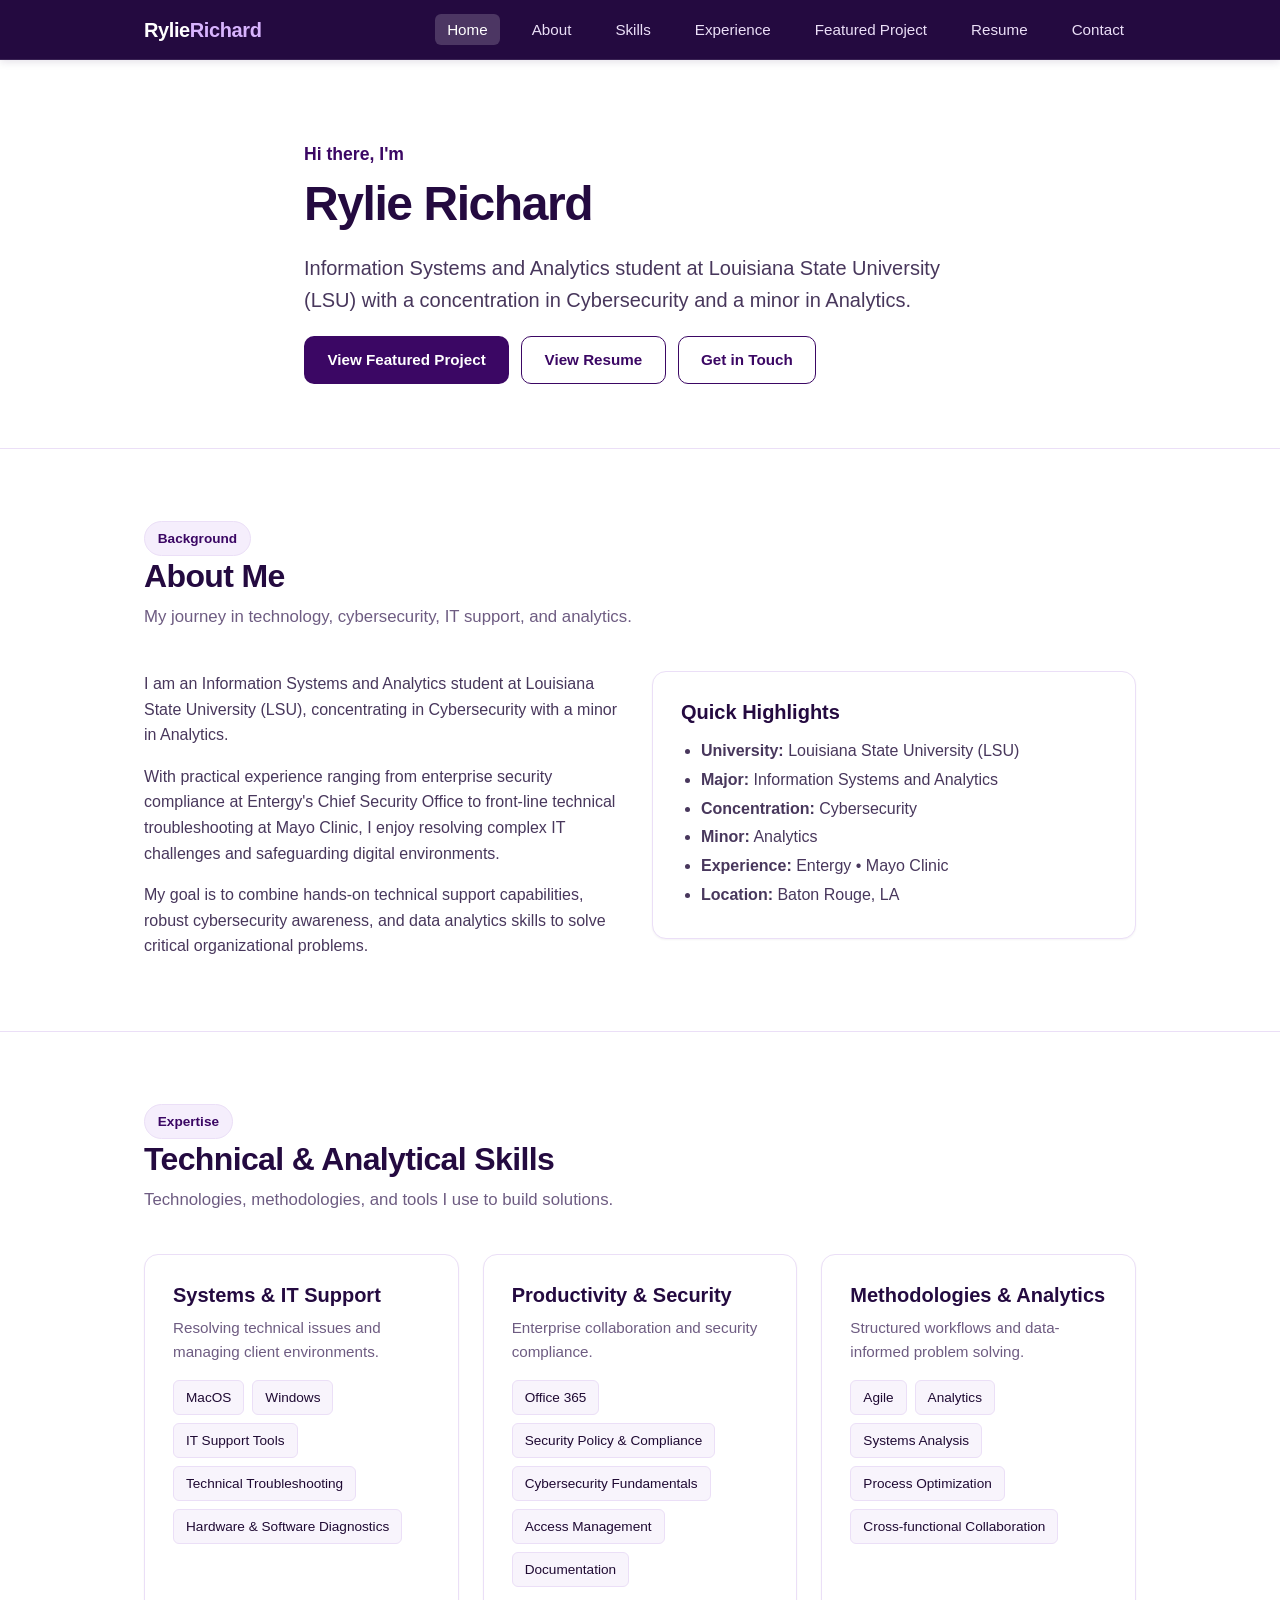
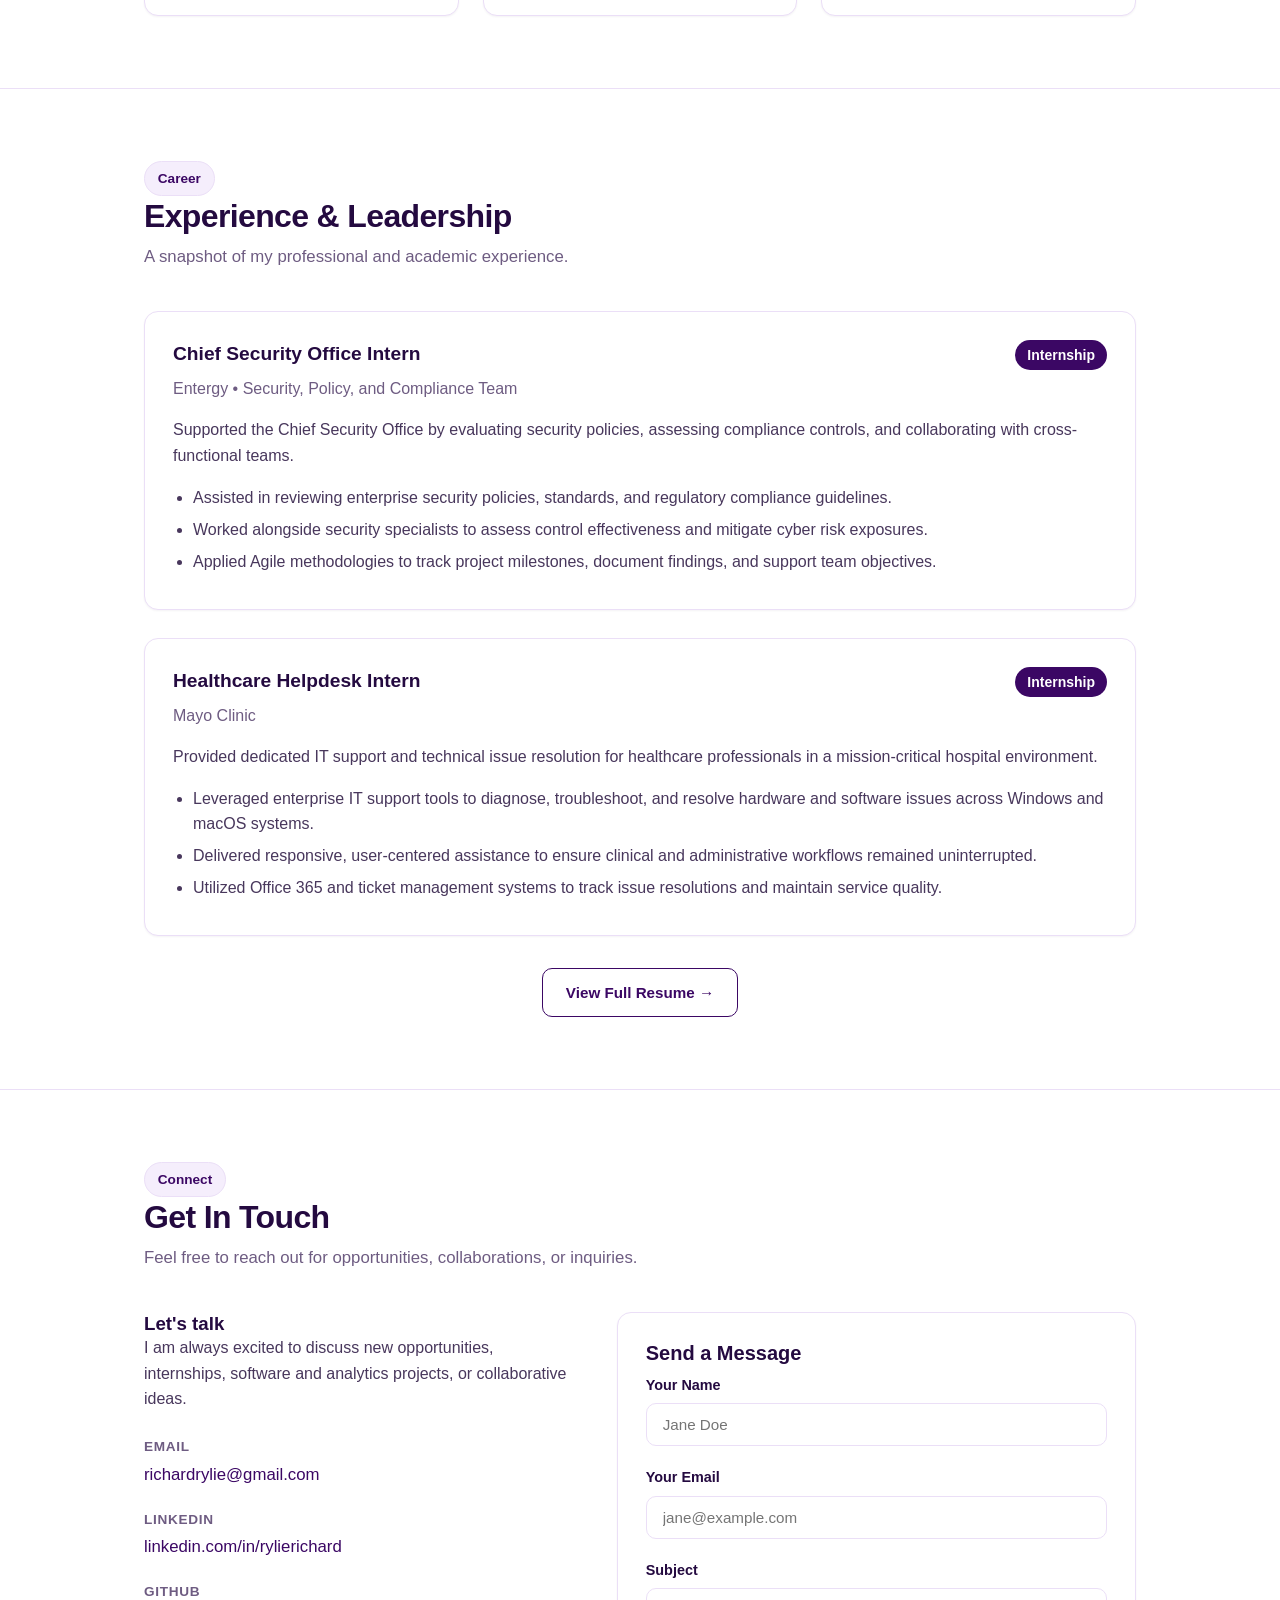
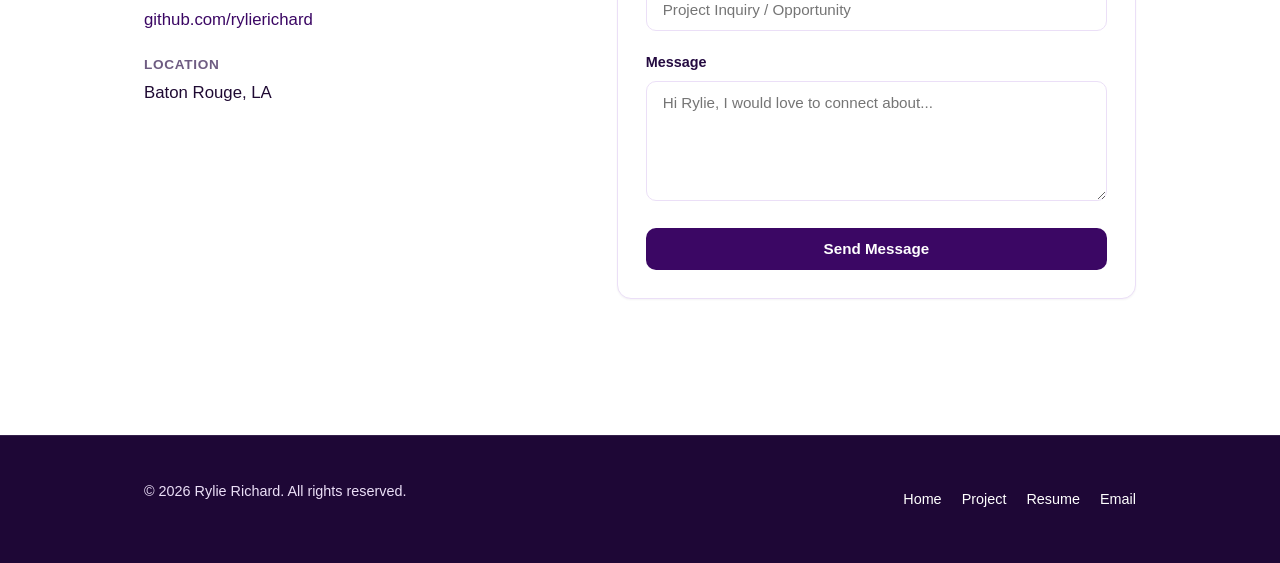
==== index.html @ 9286719c "Initial Website" ====
<!DOCTYPE html>
<html lang="en">
<head>
  <meta charset="UTF-8">
  <meta name="viewport" content="width=device-width, initial-scale=1.0">
  <title>Rylie Richard | Portfolio</title>
  <link rel="stylesheet" href="styles.css">
</head>
<body>

  <!-- Navigation -->
  <header class="navbar">
    <div class="container nav-content">
      <a href="index.html" class="nav-brand">Rylie<span>Richard</span></a>
      <button class="nav-toggle" aria-label="Toggle navigation" aria-expanded="false">
        <span class="nav-toggle-icon"></span>
      </button>
      <nav class="nav-menu">
        <ul class="nav-links">
          <li><a href="index.html" class="active">Home</a></li>
          <li><a href="#about">About</a></li>
          <li><a href="#skills">Skills</a></li>
          <li><a href="#experience">Experience</a></li>
          <li><a href="project.html">Featured Project</a></li>
          <li><a href="resume.html">Resume</a></li>
          <li><a href="#contact">Contact</a></li>
        </ul>
      </nav>
    </div>
  </header>

  <main>
    <!-- Hero Section -->
    <section class="hero">
      <div class="container hero-content">
        <p class="hero-greeting">Hi there, I'm</p>
        <h1 class="hero-title">Rylie Richard</h1>
        <p class="hero-lead">
          Information Systems and Analytics student at Louisiana State University (LSU) with a concentration in Cybersecurity and a minor in Analytics.
        </p>
        <div class="btn-group">
          <a href="project.html" class="btn btn-primary">View Featured Project</a>
          <a href="resume.html" class="btn btn-secondary">View Resume</a>
          <a href="#contact" class="btn btn-secondary">Get in Touch</a>
        </div>
      </div>
    </section>

    <!-- About Section -->
    <section id="about" class="section section-subtle">
      <div class="container">
        <div class="section-header">
          <span class="badge">Background</span>
          <h2 class="section-title">About Me</h2>
          <p class="section-description">My journey in technology, cybersecurity, IT support, and analytics.</p>
        </div>

        <div class="grid-2">
          <div>
            <p>
              I am an Information Systems and Analytics student at Louisiana State University (LSU), concentrating in Cybersecurity with a minor in Analytics.
            </p>
            <p>
              With practical experience ranging from enterprise security compliance at Entergy's Chief Security Office to front-line technical troubleshooting at Mayo Clinic, I enjoy resolving complex IT challenges and safeguarding digital environments.
            </p>
            <p>
              My goal is to combine hands-on technical support capabilities, robust cybersecurity awareness, and data analytics skills to solve critical organizational problems.
            </p>
          </div>
          <div>
            <div class="card">
              <h3 class="card-title">Quick Highlights</h3>
              <ul style="line-height: 1.8; margin-top: 0.75rem;">
                <li><strong>University:</strong> Louisiana State University (LSU)</li>
                <li><strong>Major:</strong> Information Systems and Analytics</li>
                <li><strong>Concentration:</strong> Cybersecurity</li>
                <li><strong>Minor:</strong> Analytics</li>
                <li><strong>Experience:</strong> Entergy &bull; Mayo Clinic</li>
                <li><strong>Location:</strong> Baton Rouge, LA</li>
              </ul>
            </div>
          </div>
        </div>
      </div>
    </section>

    <!-- Skills Section -->
    <section id="skills" class="section">
      <div class="container">
        <div class="section-header">
          <span class="badge">Expertise</span>
          <h2 class="section-title">Technical & Analytical Skills</h2>
          <p class="section-description">Technologies, methodologies, and tools I use to build solutions.</p>
        </div>

        <div class="grid-3">
          <div class="card">
            <h3 class="card-title">Systems & IT Support</h3>
            <p class="card-subtitle">Resolving technical issues and managing client environments.</p>
            <div class="skill-tags">
              <span class="skill-tag">MacOS</span>
              <span class="skill-tag">Windows</span>
              <span class="skill-tag">IT Support Tools</span>
              <span class="skill-tag">Technical Troubleshooting</span>
              <span class="skill-tag">Hardware & Software Diagnostics</span>
            </div>
          </div>

          <div class="card">
            <h3 class="card-title">Productivity & Security</h3>
            <p class="card-subtitle">Enterprise collaboration and security compliance.</p>
            <div class="skill-tags">
              <span class="skill-tag">Office 365</span>
              <span class="skill-tag">Security Policy & Compliance</span>
              <span class="skill-tag">Cybersecurity Fundamentals</span>
              <span class="skill-tag">Access Management</span>
              <span class="skill-tag">Documentation</span>
            </div>
          </div>

          <div class="card">
            <h3 class="card-title">Methodologies & Analytics</h3>
            <p class="card-subtitle">Structured workflows and data-informed problem solving.</p>
            <div class="skill-tags">
              <span class="skill-tag">Agile</span>
              <span class="skill-tag">Analytics</span>
              <span class="skill-tag">Systems Analysis</span>
              <span class="skill-tag">Process Optimization</span>
              <span class="skill-tag">Cross-functional Collaboration</span>
            </div>
          </div>
        </div>
      </div>
    </section>

    <!-- Experience Section -->
    <section id="experience" class="section section-subtle">
      <div class="container">
        <div class="section-header">
          <span class="badge">Career</span>
          <h2 class="section-title">Experience & Leadership</h2>
          <p class="section-description">A snapshot of my professional and academic experience.</p>
        </div>

        <div class="timeline">
          <div class="timeline-item">
            <div class="timeline-item-header">
              <h3 class="timeline-role">Chief Security Office Intern</h3>
              <span class="timeline-date">Internship</span>
            </div>
            <div class="timeline-company">Entergy &bull; Security, Policy, and Compliance Team</div>
            <div class="timeline-body">
              <p>Supported the Chief Security Office by evaluating security policies, assessing compliance controls, and collaborating with cross-functional teams.</p>
              <ul>
                <li>Assisted in reviewing enterprise security policies, standards, and regulatory compliance guidelines.</li>
                <li>Worked alongside security specialists to assess control effectiveness and mitigate cyber risk exposures.</li>
                <li>Applied Agile methodologies to track project milestones, document findings, and support team objectives.</li>
              </ul>
            </div>
          </div>

          <div class="timeline-item">
            <div class="timeline-item-header">
              <h3 class="timeline-role">Healthcare Helpdesk Intern</h3>
              <span class="timeline-date">Internship</span>
            </div>
            <div class="timeline-company">Mayo Clinic</div>
            <div class="timeline-body">
              <p>Provided dedicated IT support and technical issue resolution for healthcare professionals in a mission-critical hospital environment.</p>
              <ul>
                <li>Leveraged enterprise IT support tools to diagnose, troubleshoot, and resolve hardware and software issues across Windows and macOS systems.</li>
                <li>Delivered responsive, user-centered assistance to ensure clinical and administrative workflows remained uninterrupted.</li>
                <li>Utilized Office 365 and ticket management systems to track issue resolutions and maintain service quality.</li>
              </ul>
            </div>
          </div>
        </div>

        <div style="margin-top: 2rem; text-align: center;">
          <a href="resume.html" class="btn btn-secondary">View Full Resume &rarr;</a>
        </div>
      </div>
    </section>

    <!-- Contact Section -->
    <section id="contact" class="section">
      <div class="container">
        <div class="section-header">
          <span class="badge">Connect</span>
          <h2 class="section-title">Get In Touch</h2>
          <p class="section-description">Feel free to reach out for opportunities, collaborations, or inquiries.</p>
        </div>

        <div class="contact-grid">
          <div>
            <h3>Let's talk</h3>
            <p>
              I am always excited to discuss new opportunities, internships, software and analytics projects, or collaborative ideas.
            </p>

            <div class="contact-info-list">
              <div class="contact-info-item">
                <span class="contact-label">Email</span>
                <a href="mailto:richardrylie@gmail.com" class="contact-value">richardrylie@gmail.com</a>
              </div>
              <div class="contact-info-item">
                <span class="contact-label">LinkedIn</span>
                <a href="https://linkedin.com" target="_blank" rel="noopener noreferrer" class="contact-value">linkedin.com/in/rylierichard</a>
              </div>
              <div class="contact-info-item">
                <span class="contact-label">GitHub</span>
                <a href="https://github.com" target="_blank" rel="noopener noreferrer" class="contact-value">github.com/rylierichard</a>
              </div>
              <div class="contact-info-item">
                <span class="contact-label">Location</span>
                <span class="contact-value">Baton Rouge, LA</span>
              </div>
            </div>
          </div>

          <div class="card">
            <h3 class="card-title">Send a Message</h3>
            <form action="#" method="POST" onsubmit="event.preventDefault(); alert('Thank you for reaching out! This demo form is working.');">
              <div class="form-group">
                <label for="name" class="form-label">Your Name</label>
                <input type="text" id="name" name="name" class="form-control" placeholder="Jane Doe" required>
              </div>
              <div class="form-group">
                <label for="email" class="form-label">Your Email</label>
                <input type="email" id="email" name="email" class="form-control" placeholder="jane@example.com" required>
              </div>
              <div class="form-group">
                <label for="subject" class="form-label">Subject</label>
                <input type="text" id="subject" name="subject" class="form-control" placeholder="Project Inquiry / Opportunity" required>
              </div>
              <div class="form-group">
                <label for="message" class="form-label">Message</label>
                <textarea id="message" name="message" class="form-control" placeholder="Hi Rylie, I would love to connect about..." required></textarea>
              </div>
              <button type="submit" class="btn btn-primary" style="width: 100%;">Send Message</button>
            </form>
          </div>
        </div>
      </div>
    </section>
  </main>

  <!-- Footer -->
  <footer class="footer">
    <div class="container footer-content">
      <p>&copy; 2026 Rylie Richard. All rights reserved.</p>
      <ul class="footer-nav">
        <li><a href="index.html">Home</a></li>
        <li><a href="project.html">Project</a></li>
        <li><a href="resume.html">Resume</a></li>
        <li><a href="mailto:richardrylie@gmail.com">Email</a></li>
      </ul>
    </div>
  </footer>

  <!-- Mobile Navigation Script -->
  <script src="script.js"></script>
</body>
</html>
---- styles.css ----
/* ==========================================================================
   Shared Stylesheet - Rylie Richard Portfolio
   Used across index.html, resume.html, and project.html
   ========================================================================== */

:root {
  --primary-color: #2563eb;
  --primary-hover: #1d4ed8;
  --primary-light: #eff6ff;
  --secondary-color: #0f172a;
  --accent-color: #0d9488;
  --accent-light: #f0fdfa;
  --primary-color: #3b0764;       /* Deep rich dark purple */
  --primary-hover: #240540;       /* Extra dark purple */
  --primary-light: #f5eefc;       /* Soft lilac / light purple tint */
  --secondary-color: #240a40;     /* Deepest dark purple for headings */
  --accent-color: #581c87;        /* Supporting dark purple */
  --accent-light: #faf5ff;        /* Ultra light purple surface */

  --bg-body: #f8fafc;
  --bg-surface: #ffffff;
  --bg-subtle: #f1f5f9;
  --bg-body: #ffffff;             /* Crisp clean white */
  --bg-surface: #ffffff;          /* Pure white */
  --bg-subtle: #f8f4fc;           /* Subtle soft lilac white */

  --text-primary: #0f172a;
  --text-secondary: #475569;
  --text-muted: #64748b;
  --text-light: #f8fafc;
  --text-primary: #1f0a33;        /* Dark purple near-black for readable contrast */
  --text-secondary: #48375c;      /* Muted purple-slate */
  --text-muted: #6e5c82;          /* Light purple-slate */
  --text-light: #ffffff;          /* Pure white text */

  --border-color: #e2e8f0;
  --border-hover: #cbd5e1;
  --border-color: #ebdff7;        /* Soft purple-tinted border */
  --border-hover: #c49ded;        /* Medium purple border on hover */

  --nav-bg: #240a40;              /* Dark purple navigation */
  --footer-bg: #1e0736;           /* Dark purple footer */

  --font-sans: -apple-system, BlinkMacSystemFont, "Segoe UI", Roboto, Helvetica, Arial, sans-serif;
  --font-mono: ui-monospace, SFMono-Regular, Menlo, Monaco, Consolas, monospace;

  --shadow-sm: 0 1px 2px 0 rgba(0, 0, 0, 0.05);
  --shadow-md: 0 4px 6px -1px rgba(0, 0, 0, 0.08), 0 2px 4px -2px rgba(0, 0, 0, 0.04);
  --shadow-lg: 0 10px 15px -3px rgba(0, 0, 0, 0.08), 0 4px 6px -4px rgba(0, 0, 0, 0.03);
  --shadow-sm: 0 1px 2px 0 rgba(36, 10, 64, 0.05);
  --shadow-md: 0 4px 6px -1px rgba(36, 10, 64, 0.08), 0 2px 4px -2px rgba(36, 10, 64, 0.04);
  --shadow-lg: 0 10px 15px -3px rgba(36, 10, 64, 0.1), 0 4px 6px -4px rgba(36, 10, 64, 0.05);

  --radius-sm: 6px;
  --radius-md: 10px;
  --radius-lg: 14px;
  --radius-full: 9999px;

  --max-width: 1040px;
  --transition: all 0.2s ease-in-out;
}

/* Base Reset & Typography */
* {
  box-sizing: border-box;
  margin: 0;
  padding: 0;
}

html {
  scroll-behavior: smooth;
  overflow-x: hidden;
}

body {
  font-family: var(--font-sans);
  background-color: var(--bg-body);
  color: var(--text-primary);
  line-height: 1.6;
  font-size: 16px;
  display: flex;
  flex-direction: column;
  min-height: 100vh;
  overflow-x: hidden;
  width: 100%;
}

img, svg, video {
  max-width: 100%;
  height: auto;
}

a {
  color: var(--primary-color);
  text-decoration: none;
  transition: var(--transition);
}

a:hover {
  color: var(--primary-hover);
}

h1, h2, h3, h4, h5, h6 {
  color: var(--secondary-color);
  font-weight: 700;
  line-height: 1.25;
}

p {
  color: var(--text-secondary);
  margin-bottom: 1rem;
}

p:last-child {
  margin-bottom: 0;
}

ul {
  list-style: disc;
  padding-left: 1.25rem;
  color: var(--text-secondary);
}

/* Layout Containers */
.container {
  width: 100%;
  max-width: var(--max-width);
  margin-left: auto;
  margin-right: auto;
  padding-left: 1.5rem;
  padding-right: 1.5rem;
}

main {
  flex: 1 0 auto;
}

/* Navigation Bar */
.navbar {
  position: sticky;
  top: 0;
  z-index: 100;
  background-color: rgba(255, 255, 255, 0.95);
  background-color: var(--nav-bg);
  backdrop-filter: blur(8px);
  border-bottom: 1px solid var(--border-color);
  border-bottom: 1px solid rgba(255, 255, 255, 0.1);
  padding: 1rem 0;
  padding: 0.85rem 0;
  box-shadow: 0 2px 8px rgba(36, 10, 64, 0.12);
}

.navbar .nav-content {
  display: flex;
  align-items: center;
  justify-content: space-between;
  position: relative;
}

.nav-brand {
  font-size: 1.25rem;
  font-weight: 700;
  color: var(--secondary-color);
  color: #ffffff;
  letter-spacing: -0.02em;
  display: flex;
  align-items: center;
}

.nav-brand span {
  color: var(--primary-color);
  color: #d8b4fe;
}

/* Mobile Nav Toggle Button */
.nav-toggle {
  display: none;
  background: transparent;
  border: 1px solid rgba(255, 255, 255, 0.25);
  border-radius: var(--radius-sm);
  padding: 0.5rem 0.65rem;
  cursor: pointer;
  color: #ffffff;
  align-items: center;
  justify-content: center;
  transition: var(--transition);
  outline: none;
}

.nav-toggle:hover {
  background: rgba(255, 255, 255, 0.12);
}

.nav-toggle:focus-visible {
  box-shadow: 0 0 0 2px #d8b4fe;
}

.nav-toggle-icon {
  display: block;
  width: 20px;
  height: 2px;
  background-color: #ffffff;
  position: relative;
  transition: var(--transition);
}

.nav-toggle-icon::before,
.nav-toggle-icon::after {
  content: '';
  position: absolute;
  width: 20px;
  height: 2px;
  background-color: #ffffff;
  left: 0;
  transition: var(--transition);
}

.nav-toggle-icon::before {
  top: -6px;
}

.nav-toggle-icon::after {
  bottom: -6px;
}

.nav-toggle[aria-expanded="true"] .nav-toggle-icon {
  background-color: transparent;
}

.nav-toggle[aria-expanded="true"] .nav-toggle-icon::before {
  transform: rotate(45deg);
  top: 0;
}

.nav-toggle[aria-expanded="true"] .nav-toggle-icon::after {
  transform: rotate(-45deg);
  bottom: 0;
}

.nav-menu {
  display: flex;
  align-items: center;
}

.nav-links {
  display: flex;
  gap: 1.5rem;
  gap: 1.25rem;
  list-style: none;
  padding: 0;
  margin: 0;
  align-items: center;
}

.nav-links a {
  color: var(--text-secondary);
  color: #ebdff7;
  font-weight: 500;
  font-size: 0.95rem;
  padding: 0.4rem 0.6rem;
  padding: 0.45rem 0.75rem;
  border-radius: var(--radius-sm);
  transition: var(--transition);
}

.nav-links a:hover,
.nav-links a.active {
  color: var(--primary-color);
  background-color: var(--primary-light);
  color: #ffffff;
  background-color: rgba(255, 255, 255, 0.18);
}

/* Buttons */
.btn-group {
  display: flex;
  gap: 0.75rem;
  flex-wrap: wrap;
  margin-top: 1.25rem;
}

.btn {
  display: inline-flex;
  align-items: center;
  justify-content: center;
  font-weight: 600;
  font-size: 0.95rem;
  padding: 0.7rem 1.4rem;
  border-radius: var(--radius-md);
  cursor: pointer;
  transition: var(--transition);
  border: 1px solid transparent;
  text-decoration: none;
}

.btn-primary {
  background-color: var(--primary-color);
  color: #ffffff;
}

.btn-primary:hover {
  background-color: var(--primary-hover);
  color: #ffffff;
  transform: translateY(-1px);
  box-shadow: var(--shadow-md);
}

.btn-secondary {
  background-color: var(--bg-surface);
  color: var(--secondary-color);
  border-color: var(--border-color);
  color: var(--primary-color);
  border: 1.5px solid var(--primary-color);
}

.btn-secondary:hover {
  background-color: var(--bg-subtle);
  border-color: var(--border-hover);
  color: var(--secondary-color);
  background-color: var(--primary-light);
  border-color: var(--primary-hover);
  color: var(--primary-hover);
  transform: translateY(-1px);
}

/* Sections */
.section {
  padding: 4.5rem 0;
}

.section-subtle {
  background-color: var(--bg-surface);
  border-top: 1px solid var(--border-color);
  border-bottom: 1px solid var(--border-color);
}

.section-header {
  margin-bottom: 2.5rem;
  text-align: left;
}

.section-header.centered {
  text-align: center;
}

.section-title {
  font-size: 2rem;
  letter-spacing: -0.02em;
  margin-bottom: 0.5rem;
}

.section-description {
  color: var(--text-muted);
  font-size: 1.05rem;
}

/* Hero Section */
.hero {
  padding: 5rem 0 4rem;
}

.hero-content {
  max-width: 720px;
}

.hero-greeting {
  font-size: 1.1rem;
  color: var(--primary-color);
  font-weight: 600;
  margin-bottom: 0.5rem;
}

.hero-title {
  font-size: 3rem;
  line-height: 1.15;
  letter-spacing: -0.03em;
  margin-bottom: 1.25rem;
}

.hero-lead {
  font-size: 1.25rem;
  color: var(--text-secondary);
  line-height: 1.6;
}

/* Badges & Tags */
.badge {
  display: inline-block;
  padding: 0.35rem 0.8rem;
  border-radius: var(--radius-full);
  font-size: 0.85rem;
  font-weight: 600;
  background-color: var(--primary-light);
  color: var(--primary-color);
  border: 1px solid rgba(37, 99, 235, 0.15);
  border: 1px solid var(--border-color);
}

.badge-accent {
  background-color: var(--accent-light);
  color: var(--accent-color);
  border: 1px solid rgba(13, 148, 136, 0.15);
  background-color: var(--secondary-color);
  color: #ffffff;
  border: 1px solid var(--secondary-color);
}

.skill-tags {
  display: flex;
  flex-wrap: wrap;
  gap: 0.5rem;
  margin-top: 0.75rem;
}

.skill-tag {
  background-color: var(--bg-subtle);
  color: var(--text-primary);
  padding: 0.35rem 0.75rem;
  border-radius: var(--radius-sm);
  font-size: 0.85rem;
  font-weight: 500;
  border: 1px solid var(--border-color);
}

/* Cards & Grid Layouts */
.grid-2 {
  display: grid;
  grid-template-columns: repeat(2, 1fr);
  gap: 1.5rem;
}

.grid-3 {
  display: grid;
  grid-template-columns: repeat(3, 1fr);
  gap: 1.5rem;
}

.card {
  background-color: var(--bg-surface);
  border: 1px solid var(--border-color);
  border-radius: var(--radius-lg);
  padding: 1.75rem;
  box-shadow: var(--shadow-sm);
  transition: var(--transition);
}

.card:hover {
  transform: translateY(-2px);
  box-shadow: var(--shadow-md);
  border-color: var(--border-hover);
}

.card-title {
  font-size: 1.25rem;
  margin-bottom: 0.5rem;
}

.card-subtitle {
  font-size: 0.95rem;
  color: var(--text-muted);
  margin-bottom: 1rem;
}

/* Timeline Components */
.timeline {
  display: flex;
  flex-direction: column;
  gap: 1.75rem;
  position: relative;
}

.timeline-item {
  position: relative;
  background-color: var(--bg-surface);
  border: 1px solid var(--border-color);
  border-radius: var(--radius-lg);
  padding: 1.75rem;
  box-shadow: var(--shadow-sm);
}

.timeline-item-header {
  display: flex;
  justify-content: space-between;
  align-items: baseline;
  flex-wrap: wrap;
  gap: 0.5rem;
  margin-bottom: 0.35rem;
}

.timeline-role {
  font-size: 1.2rem;
  font-weight: 700;
  color: var(--secondary-color);
}

.timeline-date {
  font-size: 0.875rem;
  font-weight: 600;
  color: var(--primary-color);
  background-color: var(--primary-light);
  padding: 0.2rem 0.6rem;
  color: #ffffff;
  background-color: var(--primary-color);
  padding: 0.25rem 0.75rem;
  border-radius: var(--radius-full);
}

.timeline-company {
  font-size: 1rem;
  color: var(--text-muted);
  margin-bottom: 1rem;
  font-weight: 500;
}

.timeline-body ul {
  margin-top: 0.5rem;
}

.timeline-body li {
  margin-bottom: 0.4rem;
}

/* Contact Section & Form */
.contact-grid {
  display: grid;
  grid-template-columns: 1fr 1.2fr;
  gap: 2.5rem;
  align-items: start;
}

.contact-info-list {
  display: flex;
  flex-direction: column;
  gap: 1.25rem;
  margin-top: 1.5rem;
}

.contact-info-item {
  display: flex;
  flex-direction: column;
}

.contact-label {
  font-size: 0.85rem;
  text-transform: uppercase;
  letter-spacing: 0.05em;
  color: var(--text-muted);
  font-weight: 600;
  margin-bottom: 0.25rem;
}

.contact-value {
  font-size: 1.05rem;
  font-weight: 500;
}

.form-group {
  margin-bottom: 1.25rem;
}

.form-label {
  display: block;
  font-weight: 600;
  font-size: 0.9rem;
  color: var(--secondary-color);
  margin-bottom: 0.4rem;
}

.form-control {
  width: 100%;
  padding: 0.75rem 1rem;
  font-family: inherit;
  font-size: 0.95rem;
  border: 1px solid var(--border-color);
  border-radius: var(--radius-md);
  background-color: var(--bg-surface);
  color: var(--text-primary);
  transition: var(--transition);
}

.form-control:focus {
  outline: none;
  border-color: var(--primary-color);
  box-shadow: 0 0 0 3px rgba(37, 99, 235, 0.15);
  box-shadow: 0 0 0 3px rgba(59, 7, 100, 0.15);
}

textarea.form-control {
  min-height: 120px;
  resize: vertical;
}

/* Resume Specific Layout */
.resume-paper {
  background-color: var(--bg-surface);
  border: 1px solid var(--border-color);
  border-radius: var(--radius-lg);
  padding: 3rem;
  box-shadow: var(--shadow-sm);
  margin: 2rem 0;
}

.resume-header {
  border-bottom: 2px solid var(--border-color);
  padding-bottom: 1.75rem;
  margin-bottom: 2rem;
  display: flex;
  justify-content: space-between;
  align-items: flex-start;
  flex-wrap: wrap;
  gap: 1.5rem;
}

.resume-name {
  font-size: 2.25rem;
  letter-spacing: -0.02em;
}

.resume-subheading {
  font-size: 1.15rem;
  color: var(--primary-color);
  font-weight: 600;
  margin-top: 0.25rem;
}

.resume-contact-inline {
  display: flex;
  flex-wrap: wrap;
  gap: 1rem;
  margin-top: 0.5rem;
  font-size: 0.9rem;
  color: var(--text-muted);
}

.resume-block {
  margin-bottom: 2.5rem;
}

.resume-block-title {
  font-size: 1.3rem;
  text-transform: uppercase;
  letter-spacing: 0.05em;
  color: var(--secondary-color);
  border-bottom: 1px solid var(--border-color);
  padding-bottom: 0.4rem;
  margin-bottom: 1.25rem;
}

.resume-entry {
  margin-bottom: 1.5rem;
}

.resume-entry:last-child {
  margin-bottom: 0;
}

.resume-entry-header {
  display: flex;
  justify-content: space-between;
  align-items: baseline;
  flex-wrap: wrap;
  gap: 0.5rem;
}

.resume-entry-title {
  font-size: 1.1rem;
  font-weight: 700;
  color: var(--secondary-color);
}

.resume-entry-date {
  font-size: 0.85rem;
  font-weight: 600;
  color: var(--text-muted);
}

.resume-entry-subtitle {
  font-size: 0.95rem;
  color: var(--primary-color);
  font-weight: 500;
  margin-bottom: 0.5rem;
}

/* Project Detail Specific Layout */
.project-header-box {
  background-color: var(--bg-surface);
  border: 1px solid var(--border-color);
  border-radius: var(--radius-lg);
  padding: 2.5rem;
  margin: 2.5rem 0;
}

.project-kicker {
  display: flex;
  align-items: center;
  gap: 0.75rem;
  margin-bottom: 0.75rem;
}

.project-main-title {
  font-size: 2.5rem;
  letter-spacing: -0.02em;
  margin-bottom: 1rem;
}

.project-summary {
  font-size: 1.2rem;
  color: var(--text-secondary);
  line-height: 1.6;
}

.project-meta-grid {
  display: grid;
  grid-template-columns: repeat(4, 1fr);
  gap: 1.5rem;
  padding: 1.5rem;
  background-color: var(--bg-subtle);
  border-radius: var(--radius-md);
  margin-top: 2rem;
}

.project-meta-item h4 {
  font-size: 0.8rem;
  text-transform: uppercase;
  letter-spacing: 0.05em;
  color: var(--text-muted);
  margin-bottom: 0.35rem;
}

.project-meta-item p {
  font-weight: 600;
  font-size: 0.95rem;
  color: var(--secondary-color);
  margin: 0;
}

.project-section-block {
  margin-bottom: 3rem;
}

.feature-box {
  background-color: var(--bg-surface);
  border: 1px solid var(--border-color);
  border-radius: var(--radius-md);
  padding: 1.5rem;
}

/* Footer */
.footer {
  border-top: 1px solid var(--border-color);
  background-color: var(--bg-surface);
  padding: 2.5rem 0;
  border-top: 1px solid rgba(255, 255, 255, 0.08);
  border-top: 1px solid rgba(255, 255, 255, 0.1);
  background-color: var(--footer-bg);
  padding: 2.75rem 0;
  margin-top: 4rem;
  color: var(--text-muted);
  color: #d8b4fe;
  font-size: 0.9rem;
}

.footer p {
  color: #ebdff7;
}

.footer .footer-content {
  display: flex;
  justify-content: space-between;
  align-items: center;
  flex-wrap: wrap;
  gap: 1rem;
}

.footer-nav {
  display: flex;
  gap: 1.25rem;
  list-style: none;
  padding: 0;
  margin: 0;
}

.footer-nav a {
  color: var(--text-secondary);
  color: #ffffff;
  transition: var(--transition);
}

.footer-nav a:hover {
  color: var(--primary-color);
  color: #d8b4fe;
}

/* Responsive adjustments */
/* ==========================================================================
   Responsive Mobile Adjustments (Phones & Tablets)
   ========================================================================== */

@media (max-width: 768px) {
  /* Navigation Bar Mobile Layout */
  .nav-toggle {
    display: flex;
  }

  .nav-menu {
    display: none;
    width: 100%;
    padding-top: 0.75rem;
    margin-top: 0.75rem;
    border-top: 1px solid rgba(255, 255, 255, 0.12);
  }

  .nav-menu.is-open {
    display: block;
    animation: fadeInMenu 0.2s ease-in-out;
  }

  .nav-links {
    flex-direction: column;
    align-items: stretch;
    gap: 0.35rem;
    width: 100%;
  }

  .nav-links a {
    display: block;
    width: 100%;
    padding: 0.7rem 1rem;
    font-size: 1rem;
    border-radius: var(--radius-sm);
  }

  /* General Mobile Spacing & Typography */
  .container {
    padding-left: 1.15rem;
    padding-right: 1.15rem;
  }

  .section {
    padding: 2.75rem 0;
  }

  .section-header {
    margin-bottom: 1.5rem;
  }

  .section-title {
    font-size: 1.65rem;
    line-height: 1.25;
  }

  .section-description {
    font-size: 0.95rem;
  }

  /* Hero Section */
  .hero {
    padding: 2.75rem 0 2rem;
  }

  .hero-greeting {
    font-size: 0.95rem;
  }

  .hero-title {
    font-size: 2.25rem;
    font-size: clamp(2rem, 8vw, 2.5rem);
    line-height: 1.2;
    margin-bottom: 0.9rem;
    word-break: break-word;
  }

  .hero-lead {
    font-size: 1.05rem;
    line-height: 1.55;
    margin-bottom: 1.25rem;
  }

  .btn-group {
    flex-direction: column;
    width: 100%;
    gap: 0.65rem;
  }

  .btn-group .btn {
    width: 100%;
    padding: 0.8rem 1rem;
    text-align: center;
  }

  /* Grids & Cards */
  .grid-2,
  .grid-3,
  .contact-grid,
  .project-meta-grid {
  .grid-3 {
    grid-template-columns: 1fr;
    gap: 1.15rem;
  }

  .navbar .nav-content {
  .card {
    padding: 1.25rem 1.15rem;
  }

  .card-title {
    font-size: 1.15rem;
  }

  .skill-tags {
    gap: 0.4rem;
  }

  .skill-tag {
    font-size: 0.8rem;
    padding: 0.35rem 0.65rem;
  }

  /* Timeline (Experience) */
  .timeline {
    gap: 1.15rem;
  }

  .timeline-item {
    padding: 1.25rem 1.15rem;
  }

  .timeline-item-header {
    flex-direction: column;
    gap: 1rem;
    align-items: flex-start;
    gap: 0.4rem;
    margin-bottom: 0.5rem;
  }

  .nav-links {
    flex-wrap: wrap;
    gap: 0.75rem;
  .timeline-role {
    font-size: 1.1rem;
    line-height: 1.3;
  }

  .timeline-company {
    font-size: 0.95rem;
    margin-bottom: 0.75rem;
  }

  .timeline-body ul {
    padding-left: 1.15rem;
    font-size: 0.95rem;
  }

  .timeline-body li {
    margin-bottom: 0.5rem;
  }

  /* Contact Section */
  .contact-grid {
    grid-template-columns: 1fr;
    gap: 1.75rem;
  }

  .contact-info-list {
    margin-top: 1rem;
    gap: 1rem;
  }

  .form-control {
    font-size: 16px; /* Prevents auto-zoom on iOS Safari */
    padding: 0.75rem 0.85rem;
  }

  /* Resume Page */
  .resume-paper {
    padding: 1.5rem;
    padding: 1.35rem 1.1rem;
    margin: 1.25rem 0;
    border-radius: var(--radius-md);
  }

  .resume-header {
    flex-direction: column;
    gap: 1rem;
    align-items: stretch;
    gap: 1.25rem;
    padding-bottom: 1.25rem;
    margin-bottom: 1.5rem;
  }

  .resume-header .btn {
    width: 100%;
  }

  .resume-name {
    font-size: 1.85rem;
    line-height: 1.2;
  }

  .resume-subheading {
    font-size: 1.05rem;
  }

  .resume-contact-inline {
    flex-direction: column;
    gap: 0.35rem;
    margin-top: 0.75rem;
  }

  .resume-contact-inline span:nth-child(even) {
    display: none; /* Hide dividing dots in vertical mobile list */
  }

  .resume-block {
    margin-bottom: 1.75rem;
  }

  .resume-block-title {
    font-size: 1.15rem;
    margin-bottom: 1rem;
  }

  .resume-entry-header {
    flex-direction: column;
    align-items: flex-start;
    gap: 0.25rem;
  }

  .resume-entry-title {
    font-size: 1.05rem;
    line-height: 1.3;
  }

  .resume-entry-subtitle {
    font-size: 0.9rem;
    margin-bottom: 0.4rem;
  }

  .resume-entry ul {
    padding-left: 1.15rem;
    font-size: 0.95rem;
  }

  /* Project Page */
  .project-header-box {
    padding: 1.35rem 1.1rem;
    margin: 1.25rem 0;
  }

  .project-main-title {
    font-size: clamp(1.6rem, 6.5vw, 2.1rem);
    line-height: 1.25;
  }

  .project-summary {
    font-size: 1.05rem;
    line-height: 1.55;
  }

  .project-meta-grid {
    grid-template-columns: 1fr;
    gap: 0.85rem;
    padding: 1rem;
    margin-top: 1.25rem;
  }

  .project-section-block {
    margin-bottom: 2rem;
  }

  /* Footer */
  .footer {
    padding: 2rem 0;
    margin-top: 2.5rem;
  }

  .footer .footer-content {
    flex-direction: column;
    align-items: flex-start;
    gap: 1.25rem;
  }

  .footer-nav {
    flex-wrap: wrap;
    gap: 0.85rem 1.25rem;
  }
}

/* Small phone width optimizations (<480px) */
@media (max-width: 480px) {
  .hero-title {
    font-size: 1.85rem;
  }

  .section-title {
    font-size: 1.5rem;
  }

  .resume-paper,
  .project-header-box {
    padding: 1.15rem 0.9rem;
  }
}

@keyframes fadeInMenu {
  from {
    opacity: 0;
    transform: translateY(-6px);
  }
  to {
    opacity: 1;
    transform: translateY(0);
  }
}
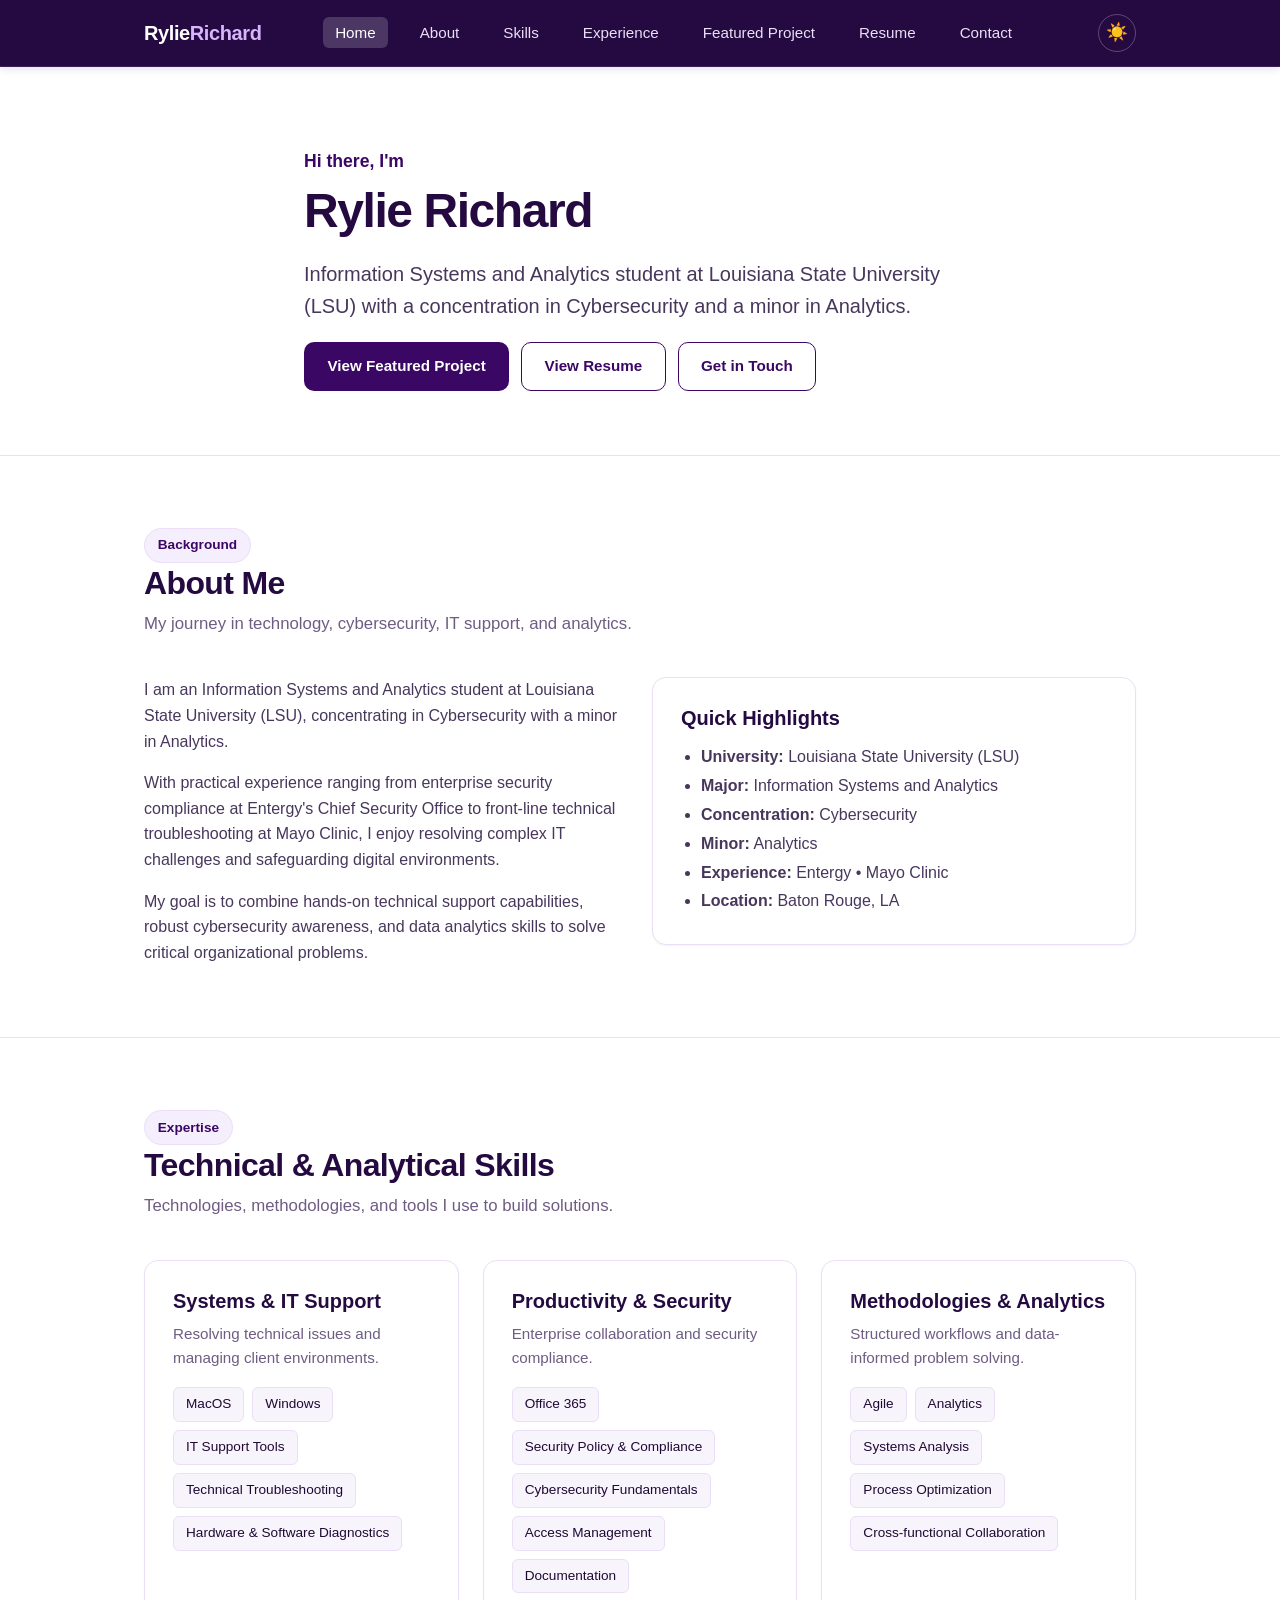
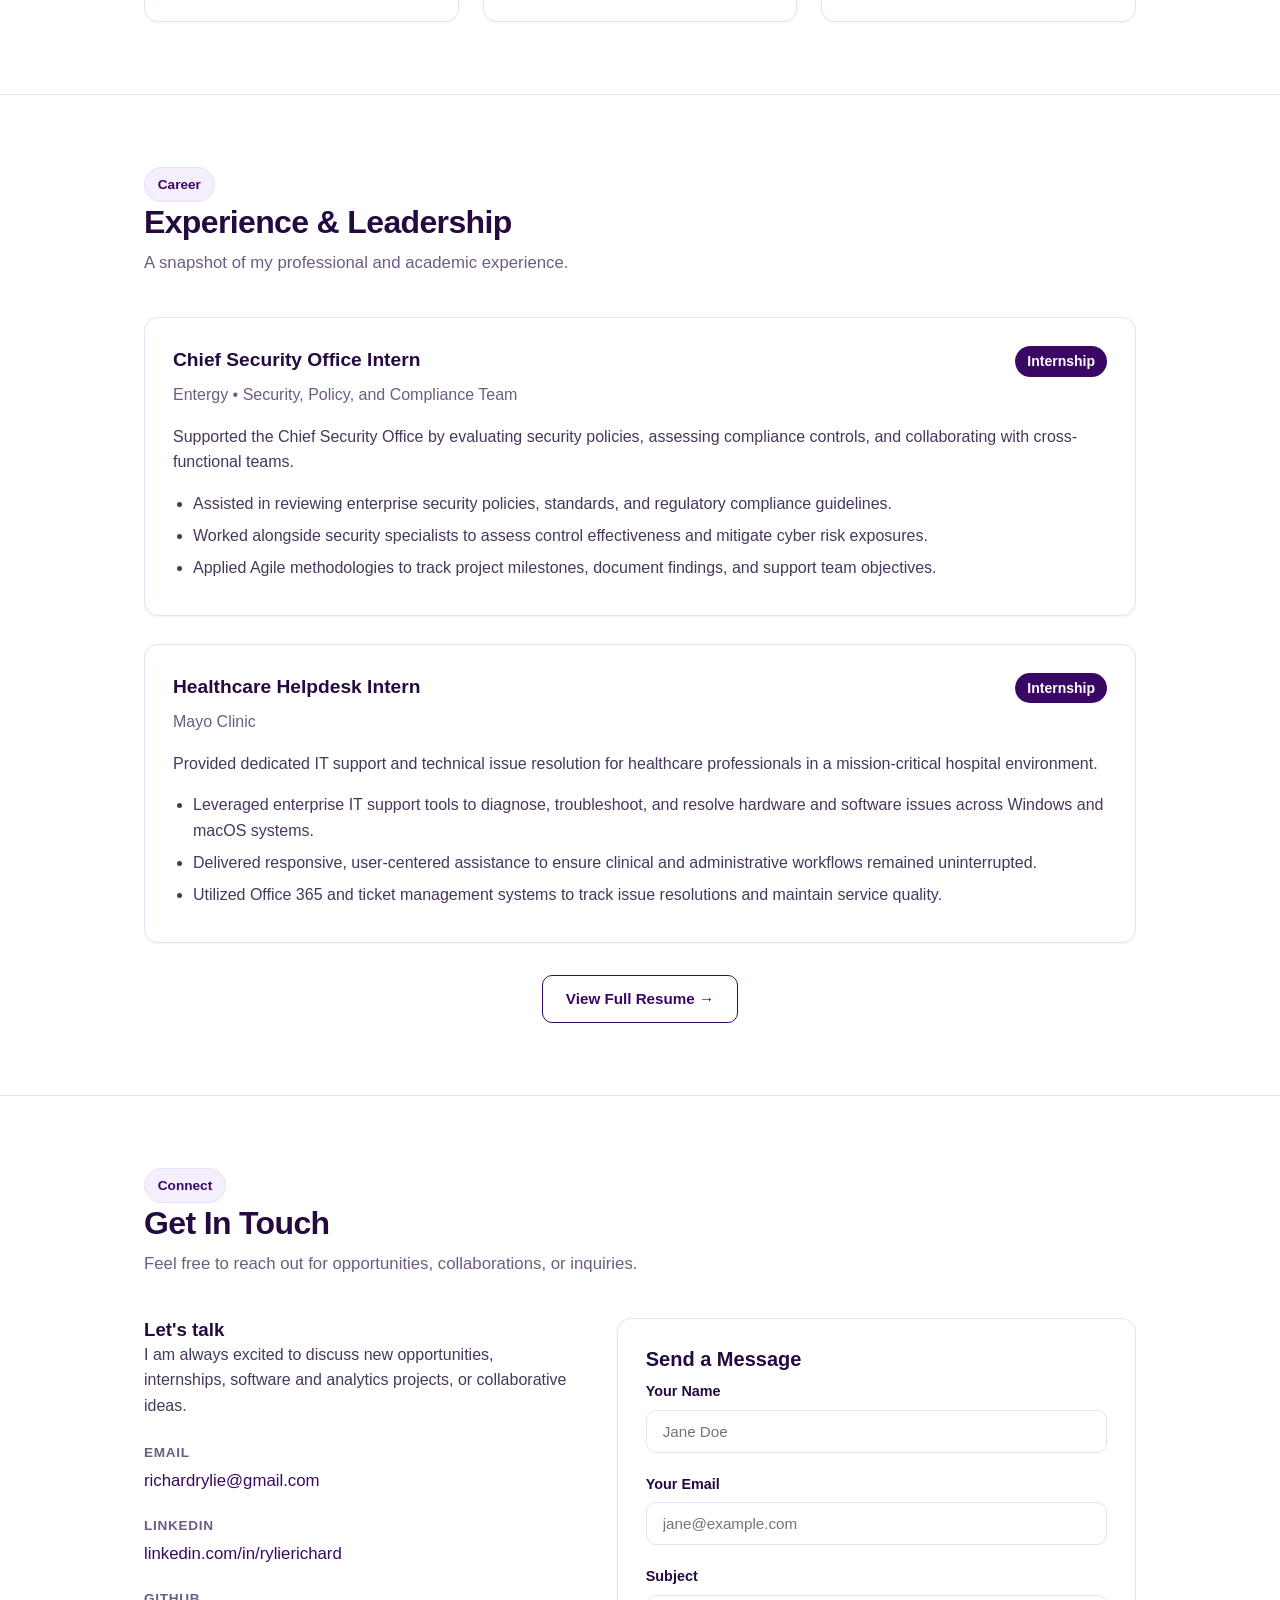
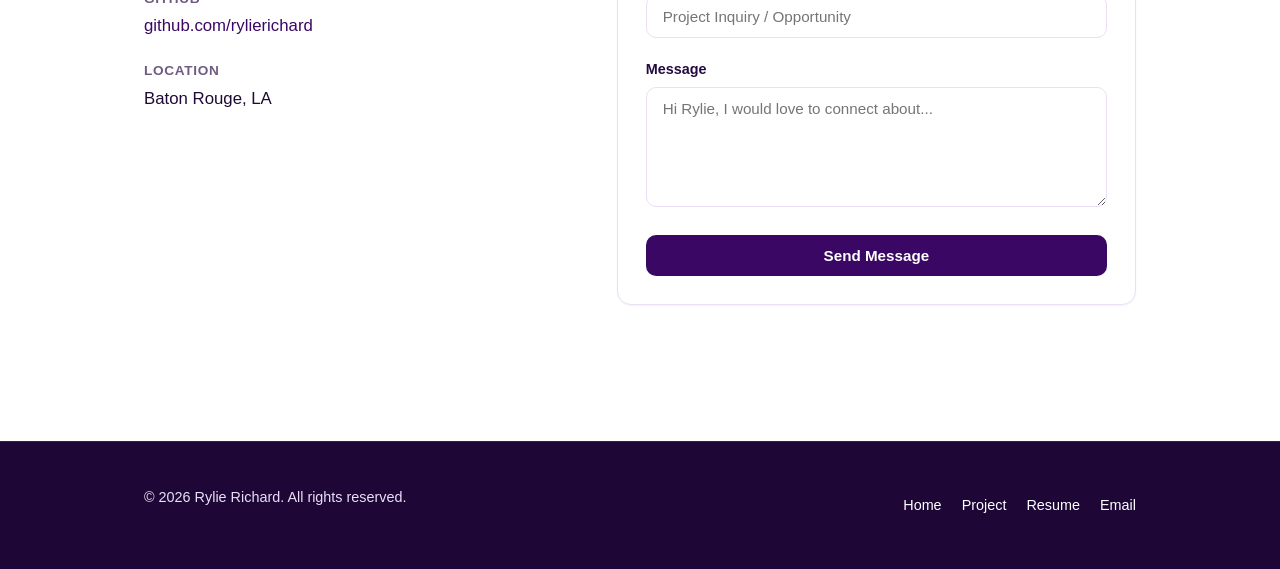
==== commit 579cf3e8: "light and dark mode" ====
--- a/index.html
+++ b/index.html
@@ -5,6 +5,13 @@
   <meta name="viewport" content="width=device-width, initial-scale=1.0">
   <title>Rylie Richard | Portfolio</title>
   <link rel="stylesheet" href="styles.css">
+  <!-- Apply saved theme before page renders to prevent flash -->
+  <script>
+    (function() {
+      var t = localStorage.getItem('theme');
+      if (t) document.documentElement.setAttribute('data-theme', t);
+    })();
+  </script>
 </head>
 <body>
 
@@ -26,6 +33,11 @@
           <li><a href="#contact">Contact</a></li>
         </ul>
       </nav>
+      <!-- Dark / Light Mode Toggle -->
+      <button id="theme-toggle" class="theme-toggle" aria-label="Toggle dark mode">
+        <span class="icon-sun">☀️</span>
+        <span class="icon-moon">🌙</span>
+      </button>
     </div>
   </header>
 
--- a/styles.css
+++ b/styles.css
@@ -60,6 +60,78 @@
   --transition: all 0.2s ease-in-out;
 }
 
+/* ===== Dark Mode Theme ===== */
+[data-theme="dark"] {
+  --primary-color: #c084fc;
+  --primary-hover: #a855f7;
+  --primary-light: #2d1b4e;
+  --secondary-color: #e9d5ff;
+  --accent-color: #a78bfa;
+  --accent-light: #1e1030;
+
+  --bg-body: #0f0a1a;
+  --bg-surface: #1a1028;
+  --bg-subtle: #221535;
+
+  --text-primary: #f3e8ff;
+  --text-secondary: #c4b5d4;
+  --text-muted: #9d89b0;
+  --text-light: #ffffff;
+
+  --border-color: #3b2560;
+  --border-hover: #6d28d9;
+
+  --nav-bg: #0d0718;
+  --footer-bg: #0d0718;
+
+  --shadow-sm: 0 1px 2px 0 rgba(0, 0, 0, 0.4);
+  --shadow-md: 0 4px 6px -1px rgba(0, 0, 0, 0.5), 0 2px 4px -2px rgba(0, 0, 0, 0.3);
+  --shadow-lg: 0 10px 15px -3px rgba(0, 0, 0, 0.6), 0 4px 6px -4px rgba(0, 0, 0, 0.4);
+}
+
+/* ===== Theme Toggle Button ===== */
+.theme-toggle {
+  background: transparent;
+  border: 1.5px solid rgba(255, 255, 255, 0.25);
+  border-radius: var(--radius-full);
+  width: 2.4rem;
+  height: 2.4rem;
+  display: flex;
+  align-items: center;
+  justify-content: center;
+  cursor: pointer;
+  color: #ffffff;
+  font-size: 1.1rem;
+  flex-shrink: 0;
+  transition: var(--transition);
+  outline: none;
+  margin-left: 0.75rem;
+}
+
+.theme-toggle:hover {
+  background: rgba(255, 255, 255, 0.15);
+  border-color: rgba(255, 255, 255, 0.5);
+  transform: rotate(15deg);
+}
+
+.theme-toggle:focus-visible {
+  box-shadow: 0 0 0 2px #d8b4fe;
+}
+
+.theme-toggle .icon-sun,
+.theme-toggle .icon-moon {
+  line-height: 1;
+  transition: opacity 0.2s ease, transform 0.3s ease;
+}
+
+/* Light mode: show sun */
+.theme-toggle .icon-sun  { display: block; }
+.theme-toggle .icon-moon { display: none; }
+
+/* Dark mode: show moon */
+[data-theme="dark"] .theme-toggle .icon-sun  { display: none; }
+[data-theme="dark"] .theme-toggle .icon-moon { display: block; }
+
 /* Base Reset & Typography */
 * {
   box-sizing: border-box;
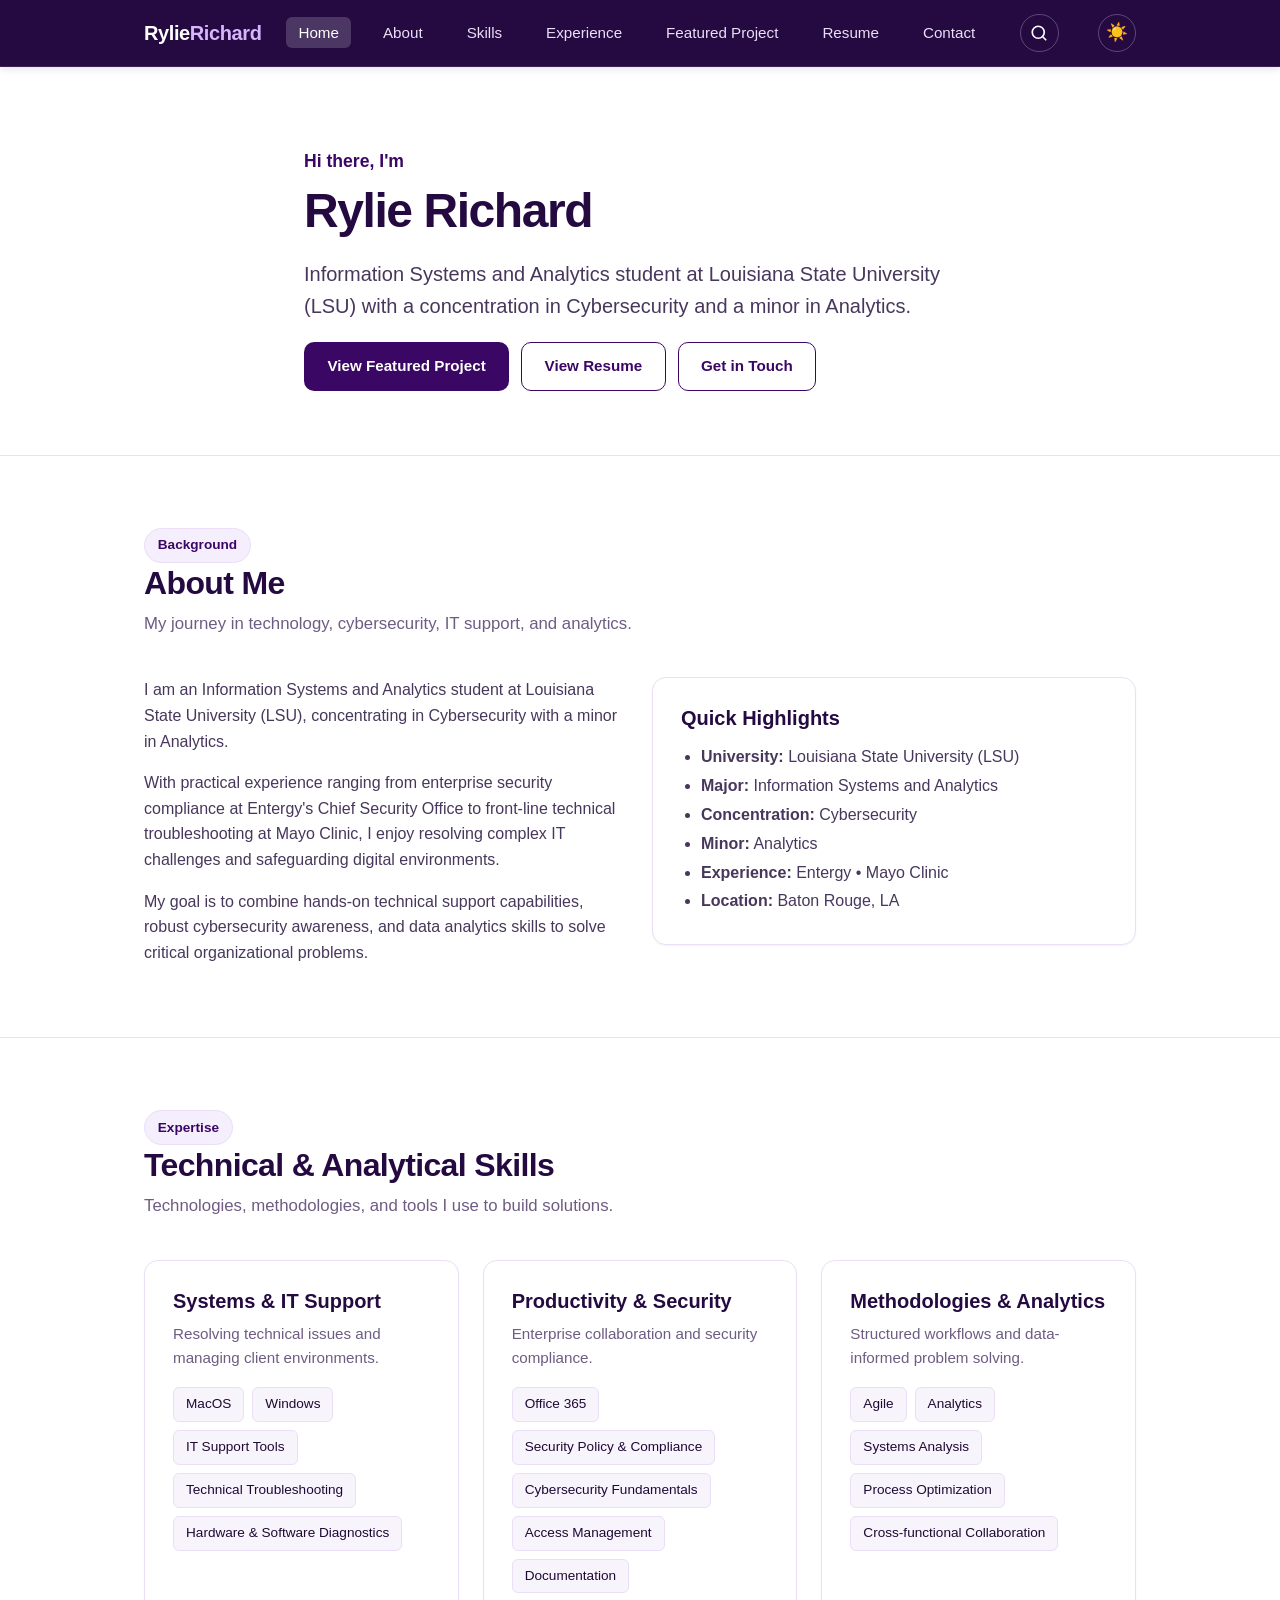
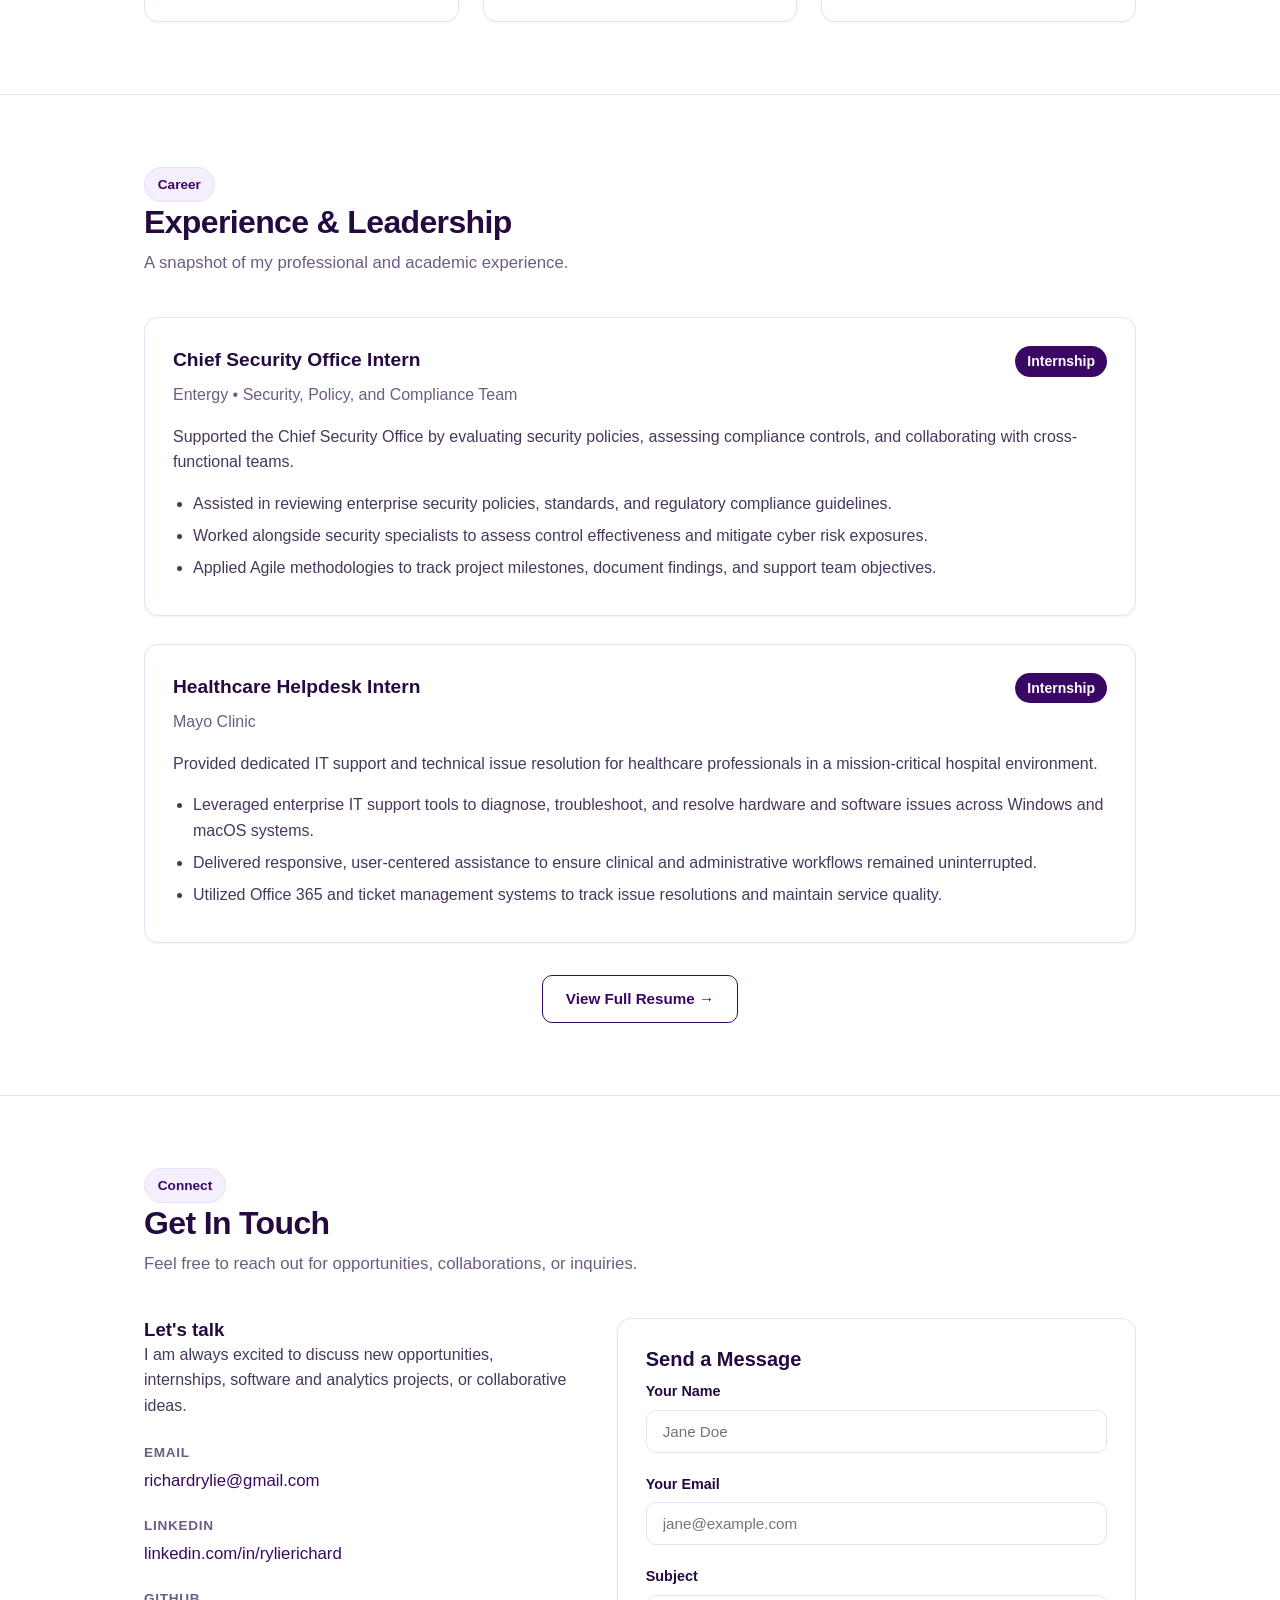
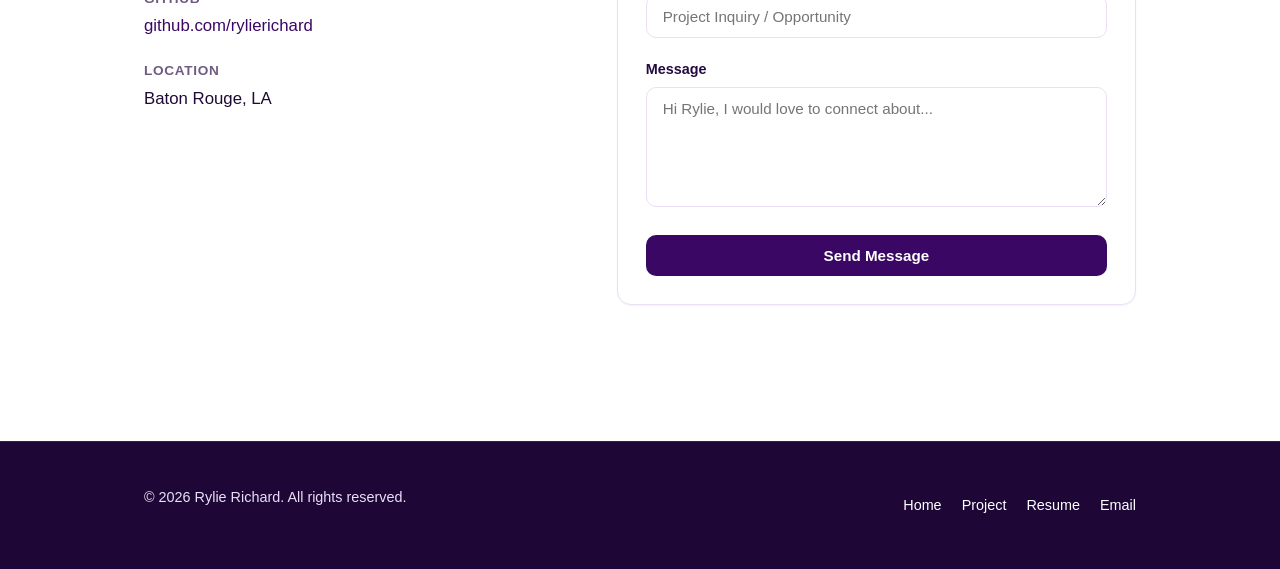
==== commit 492f5445: "Add search bar for easy search of key words for users and employers" ====
--- a/index.html
+++ b/index.html
@@ -33,6 +33,18 @@
           <li><a href="#contact">Contact</a></li>
         </ul>
       </nav>
+      <!-- Search Bar -->
+      <div class="nav-search" id="nav-search">
+        <button class="search-icon-btn" id="search-toggle-btn" aria-label="Open search" aria-expanded="false">
+          <svg xmlns="http://www.w3.org/2000/svg" width="18" height="18" viewBox="0 0 24 24" fill="none" stroke="currentColor" stroke-width="2.2" stroke-linecap="round" stroke-linejoin="round"><circle cx="11" cy="11" r="8"/><line x1="21" y1="21" x2="16.65" y2="16.65"/></svg>
+        </button>
+        <div class="search-input-wrapper" id="search-input-wrapper" aria-hidden="true">
+          <input type="search" id="nav-search-input" class="nav-search-input" placeholder="Search sections…" autocomplete="off" aria-label="Search website sections">
+          <button class="search-clear-btn" id="search-clear-btn" aria-label="Clear search" tabindex="-1">✕</button>
+        </div>
+        <!-- Search results dropdown -->
+        <div class="search-dropdown" id="search-dropdown" role="listbox" aria-label="Search results"></div>
+      </div>
       <!-- Dark / Light Mode Toggle -->
       <button id="theme-toggle" class="theme-toggle" aria-label="Toggle dark mode">
         <span class="icon-sun">☀️</span>
--- a/styles.css
+++ b/styles.css
@@ -132,6 +132,185 @@
 [data-theme="dark"] .theme-toggle .icon-sun  { display: none; }
 [data-theme="dark"] .theme-toggle .icon-moon { display: block; }
 
+/* ===== Nav Search Bar ===== */
+.nav-search {
+  position: relative;
+  display: flex;
+  align-items: center;
+  gap: 0;
+  margin-left: 0.5rem;
+}
+
+.search-icon-btn {
+  background: transparent;
+  border: 1.5px solid rgba(255, 255, 255, 0.25);
+  border-radius: var(--radius-full);
+  width: 2.4rem;
+  height: 2.4rem;
+  display: flex;
+  align-items: center;
+  justify-content: center;
+  cursor: pointer;
+  color: #ffffff;
+  flex-shrink: 0;
+  transition: var(--transition);
+  outline: none;
+  z-index: 2;
+}
+
+.search-icon-btn:hover {
+  background: rgba(255, 255, 255, 0.15);
+  border-color: rgba(255, 255, 255, 0.5);
+}
+
+.search-icon-btn:focus-visible {
+  box-shadow: 0 0 0 2px #d8b4fe;
+}
+
+.nav-search.is-open .search-icon-btn {
+  background: rgba(255, 255, 255, 0.18);
+  border-color: rgba(255, 255, 255, 0.55);
+}
+
+/* Expanding input wrapper */
+.search-input-wrapper {
+  display: flex;
+  align-items: center;
+  overflow: hidden;
+  max-width: 0;
+  opacity: 0;
+  pointer-events: none;
+  transition: max-width 0.35s cubic-bezier(0.4, 0, 0.2, 1), opacity 0.25s ease, margin 0.3s ease;
+  margin-left: 0;
+  background: rgba(255, 255, 255, 0.1);
+  border: 1.5px solid rgba(255, 255, 255, 0.2);
+  border-radius: var(--radius-full);
+}
+
+.nav-search.is-open .search-input-wrapper {
+  max-width: 220px;
+  opacity: 1;
+  pointer-events: auto;
+  margin-left: 0.4rem;
+}
+
+.nav-search-input {
+  background: transparent;
+  border: none;
+  outline: none;
+  color: #ffffff;
+  font-size: 0.9rem;
+  font-family: var(--font-sans);
+  padding: 0.45rem 0.25rem 0.45rem 0.85rem;
+  width: 175px;
+  caret-color: #d8b4fe;
+}
+
+.nav-search-input::placeholder {
+  color: rgba(255, 255, 255, 0.5);
+}
+
+.nav-search-input::-webkit-search-cancel-button {
+  display: none;
+}
+
+.search-clear-btn {
+  background: transparent;
+  border: none;
+  color: rgba(255, 255, 255, 0.55);
+  font-size: 0.85rem;
+  cursor: pointer;
+  padding: 0.45rem 0.75rem 0.45rem 0.25rem;
+  line-height: 1;
+  transition: color 0.15s ease;
+  flex-shrink: 0;
+}
+
+.search-clear-btn:hover {
+  color: #ffffff;
+}
+
+/* Search results dropdown */
+.search-dropdown {
+  position: absolute;
+  top: calc(100% + 0.6rem);
+  right: 0;
+  min-width: 260px;
+  background: var(--nav-bg);
+  border: 1px solid rgba(255, 255, 255, 0.12);
+  border-radius: var(--radius-md);
+  box-shadow: 0 8px 24px rgba(0, 0, 0, 0.45);
+  overflow: hidden;
+  display: none;
+  z-index: 200;
+  backdrop-filter: blur(12px);
+}
+
+.search-dropdown.has-results {
+  display: block;
+  animation: fadeInMenu 0.18s ease;
+}
+
+.search-result-item {
+  display: flex;
+  flex-direction: column;
+  padding: 0.75rem 1rem;
+  cursor: pointer;
+  border-bottom: 1px solid rgba(255, 255, 255, 0.07);
+  transition: background 0.15s ease;
+  text-decoration: none;
+}
+
+.search-result-item:last-child {
+  border-bottom: none;
+}
+
+.search-result-item:hover,
+.search-result-item:focus {
+  background: rgba(216, 180, 254, 0.12);
+  outline: none;
+}
+
+.search-result-title {
+  font-size: 0.9rem;
+  font-weight: 600;
+  color: #f3e8ff;
+}
+
+.search-result-excerpt {
+  font-size: 0.8rem;
+  color: rgba(255, 255, 255, 0.5);
+  margin-top: 0.15rem;
+  white-space: nowrap;
+  overflow: hidden;
+  text-overflow: ellipsis;
+}
+
+.search-result-item .search-match {
+  background: rgba(216, 180, 254, 0.3);
+  color: #f3e8ff;
+  border-radius: 2px;
+  padding: 0 1px;
+}
+
+.search-no-results {
+  padding: 0.85rem 1rem;
+  font-size: 0.88rem;
+  color: rgba(255, 255, 255, 0.45);
+  text-align: center;
+}
+
+/* Page highlight flash for search-jumped sections */
+.search-highlight-flash {
+  animation: searchFlash 1.5s ease forwards;
+}
+
+@keyframes searchFlash {
+  0%   { background-color: rgba(216, 180, 254, 0.18); }
+  60%  { background-color: rgba(216, 180, 254, 0.10); }
+  100% { background-color: transparent; }
+}
+
 /* Base Reset & Typography */
 * {
   box-sizing: border-box;
